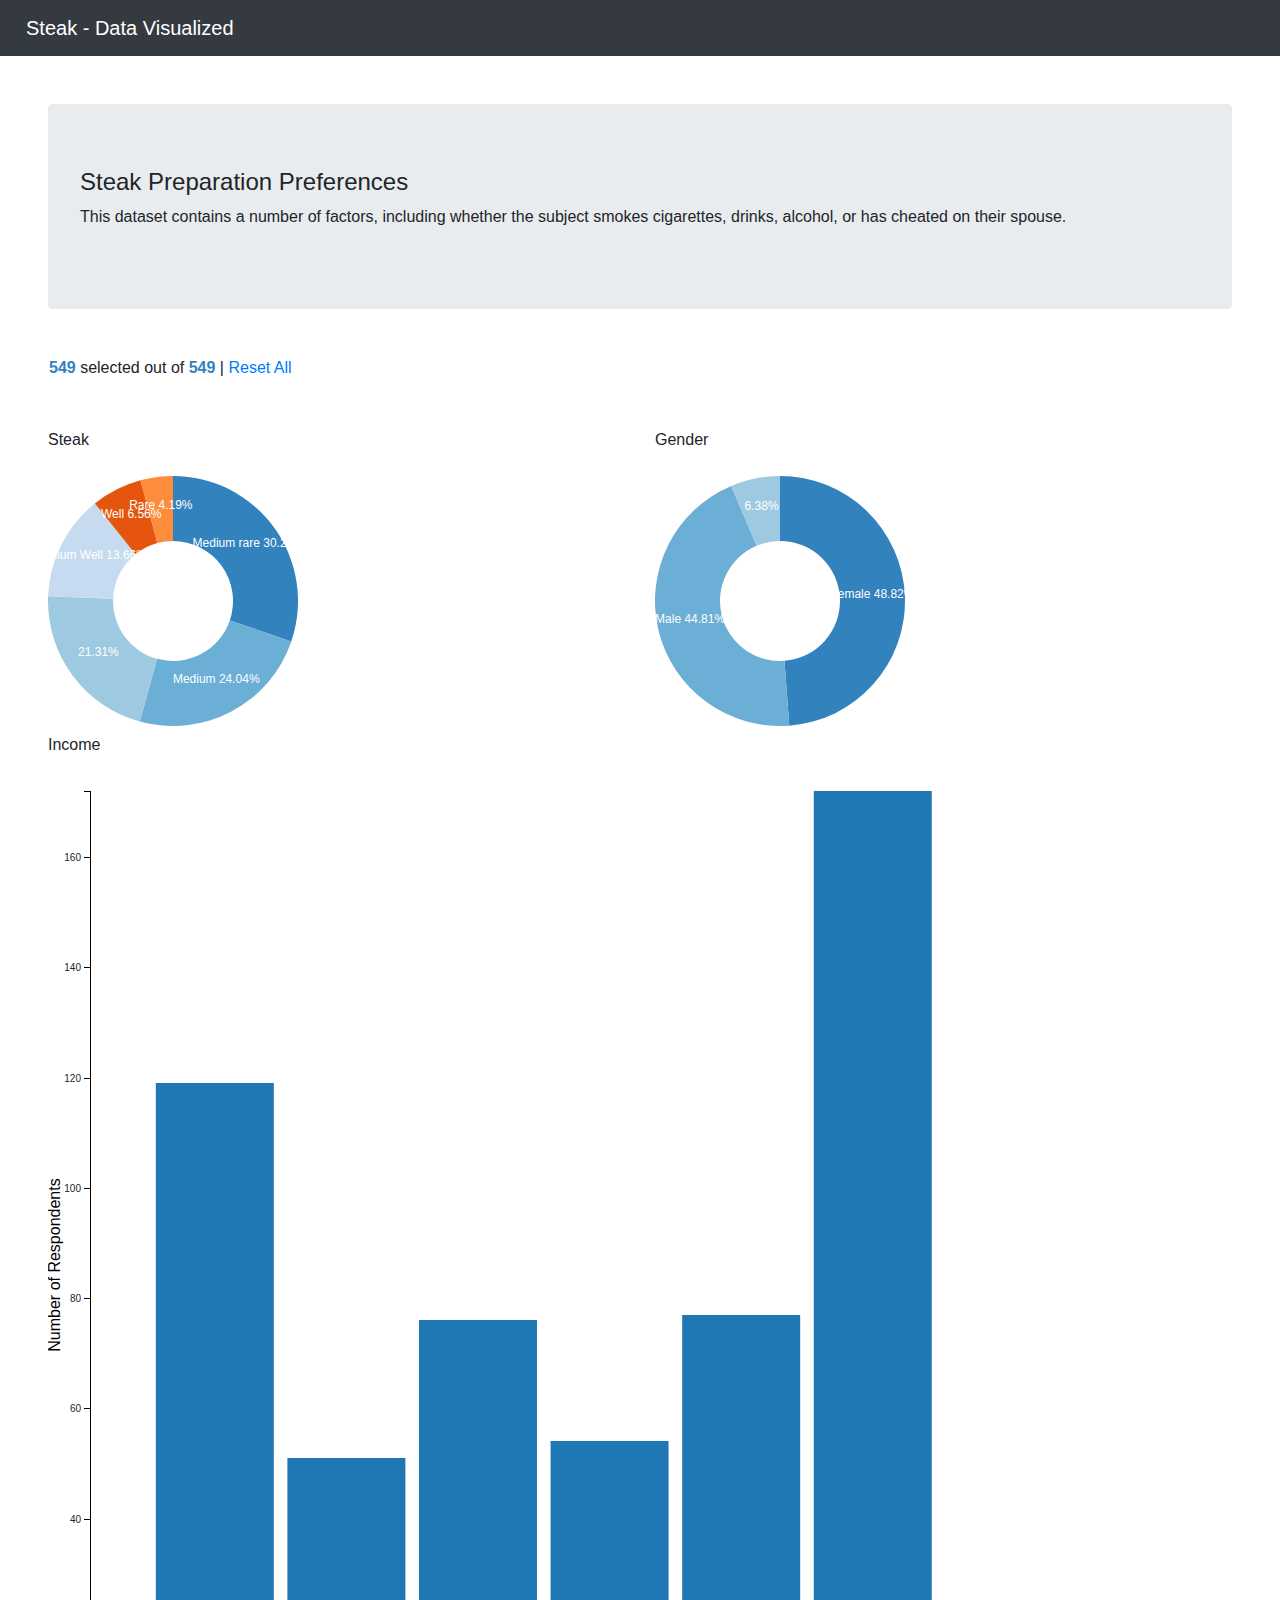
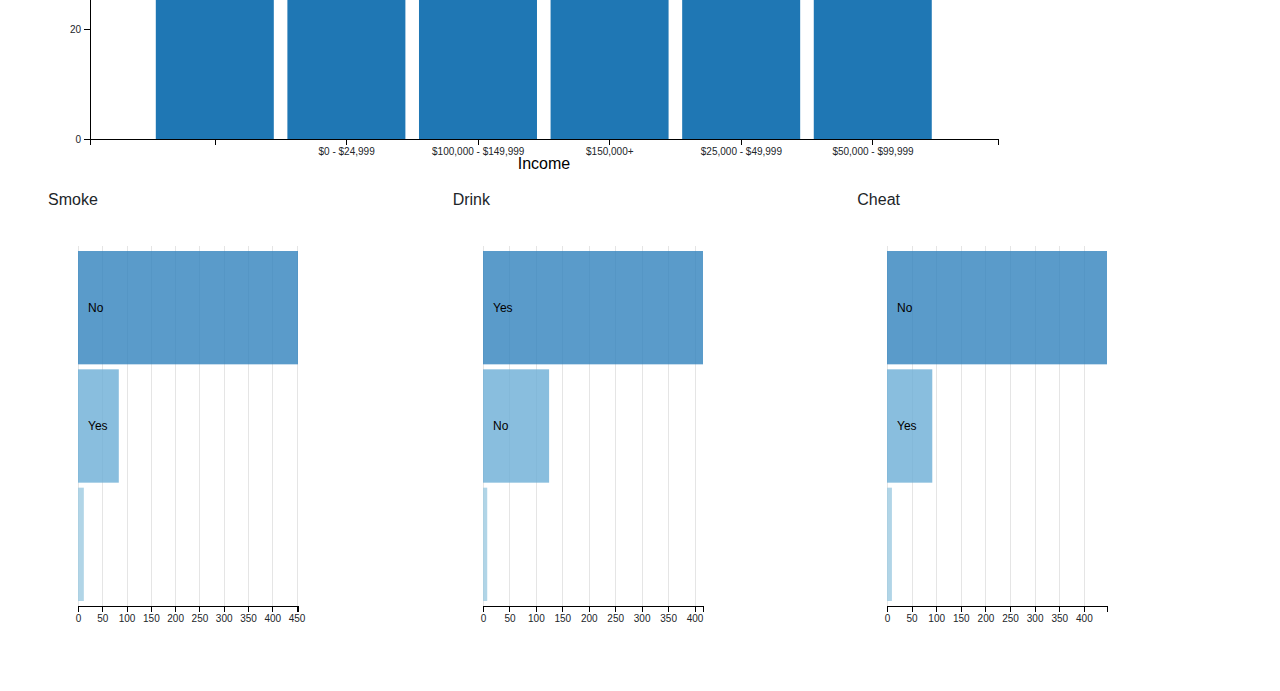
==== index.html @ b4171ef6 "reformat" ====
<!DOCTYPE html>
<html lang='en'>
<head>
  <meta charset="utf-8" />
  <meta name="viewport" content="width=device-width, initial-scale=1.0">
  <meta http-equiv="X-UA-Compatible" content="ie=edge">
  <title>Steak - Data Visualized</title>
  <link rel="stylesheet" href="https://maxcdn.bootstrapcdn.com/bootstrap/4.0.0/css/bootstrap.min.css"
  integrity="sha384-Gn5384xqQ1aoWXA+058RXPxPg6fy4IWvTNh0E263XmFcJlSAwiGgFAW/dAiS6JXm" crossorigin="anonymous">
  <link rel="stylesheet" href="styles/dc.css">
  <link rel="stylesheet" href="styles/styles.css">
  <style>
    .dc-chart g.row text {
      fill: #020000;
    }
    .container {
      min-width: 1600px;
    }
    .chart-title {
      font-weight: 500;
    }
  </style>
</head>

<body>
  <nav class = 'navbar navbar-dark bg-dark'>
    <a class="navbar-brand" href="#">
      <span class="nav-title">Steak - Data Visualized</span>
    </a>
  </nav>

  <div class="container-fluid p-5">
    <div class="jumbotron">
      <h4>  Steak Preparation Preferences </h4>
      <p>This dataset contains a number of factors, including whether the subject smokes cigarettes, drinks, alcohol, or has cheated on their spouse.</p>
    </div>
    <div class="row">
      <div id="data-count" class="dc-data-count" style = "float: right; padding-left: 16px;">
      <span class="filter-count"></span> selected out of <span 
        class="total-count"></span> | <a href = "javascript:dc.filterAll();
    dc.renderAll();">Reset All</a>
    </div>
    </div>
    <br></br>

    <div class="row">
      <div class="col-md-6">
        Steak
        <br></br>
          <div id="steak-chart"></div>
      </div>
      <div class="col-md-6">
        Gender
        <br><br>
        <div id="gender-chart"></div>
      </div>
    </div>
    <div class="row">
      <div class="col-md-12">
        Income
        <br></br>
        <div id="income-chart"></div>
      </div>
    </div>
    <div class="row">
        <div class="col-md-4">
        Smoke
        <br></br>
            <div id="smoke-chart"></div>
        </div>
      <div class="col-md-4">
        Drink
        <br></br>
            <div id="drink-chart"></div>
        </div>
      <div class="col-md-4">
        Cheat
        <br></br>
            <div id="cheat-chart"></div>
      </div>
    </div>

</div>

<script src="https://code.jquery.com/jquery-3.2.1.slim.min.js"
integrity="sha384-KJ3o2DKtIkvYIK3UENzmM7KCkRr/rE9/Qpg6aAZGJwFDMVNA/GpGFF93hXpG5KkN"
crossorigin="anonymous"></script>
<script src="https://cdnjs.cloudflare.com/ajax/libs/popper.js/1.12.9/umd/popper.min.js"
integrity="sha384-ApNbgh9B+Y1QKtv3Rn7W3mgPxhU9K/ScQsAP7hUibX39j7fakFPskvXusvfa0b4Q"
crossorigin="anonymous"></script>
<script src="https://maxcdn.bootstrapcdn.com/bootstrap/4.0.0/js/bootstrap.min.js"
integrity="sha384-JZR6Spejh4U02d8jOt6vLEHfe/JQGiRRSQQxSfFWpi1MquVdAyjUar5+76PVCmYl"
crossorigin="anonymous"></script>


  <script src="js/crossfilter.js"></script>
  <script src="js/d3.js"></script>
  <script src="js/dc.js"></script>
  <script src="js/underscore-min.js"></script>
  <script type="text/javascript">
  

  var ndx;

  var dataCount = dc.dataCount("#data-count");
  var steakChart = dc.pieChart("#steak-chart");
  var smokeChart = dc.rowChart("#smoke-chart");
  var drinkChart = dc.rowChart("#drink-chart");
  var cheatChart = dc.rowChart("#cheat-chart");
  var incomeChart = dc.barChart("#income-chart");
  var genderChart = dc.pieChart("#gender-chart");

  d3.csv('steak.csv').then(function(data) {
    console.log('data first length', data.length);
    data = _.filter(data, function(d) { return d.id});
    console.log('data', data.length);
 
      
 

  ndx = crossfilter(data);
  var all = ndx.groupAll();


var prepSteakDim = ndx.dimension(function(d) { return d["prepSteak"]});
var prepSteakGroup = prepSteakDim.group();

var incomeDim = ndx.dimension(function(d) {return d["income"]});
var incomeGroup = incomeDim.group();
// var countPerIncome = incomeDim.group().reduceCount();

var genderDim = ndx.dimension(function(d) {return d["gender"]});
var genderGroup = genderDim.group();

var smokeDim = ndx.dimension(function(d) { return d["smoke"]});
var smokeGroup = smokeDim.group();

var drinkDim = ndx.dimension(function(d) { return d["drink"]});
var drinkGroup = drinkDim.group();

var cheatDim = ndx.dimension(function(d) { return d["cheat"]});
var cheatGroup = cheatDim.group();

var allDim = ndx.dimension(function(d) { return d;});

dataCount
    .dimension(ndx)
    .group(ndx.groupAll());

steakChart
  .width(250)
  .height(250)
  .slicesCap(10)
  .innerRadius(60)
  .dimension(prepSteakDim)
  .group(prepSteakGroup)
  .on('pretransition', function(chart) {
    chart.selectAll('text.pie-slice').text(function(d) {
      return d.data.key + ' '+ dc.utils.printSingleValue((d.endAngle - d.startAngle) / (2*Math.PI) * 100) + '%';
    })
  });


  genderChart
    .width(250)
    .height(250)
    .innerRadius(60)
    .dimension(genderDim)
    .group(genderGroup)
    .on('pretransition', function(chart) {
      chart.selectAll('text.pie-slice').text(function(d) {
      return d.data.key + ' '+ dc.utils.printSingleValue((d.endAngle - d.startAngle) / (2*Math.PI) * 100) + '%';
      })
    })

incomeChart
  .width(1000)
  .height(1000)
  .x(d3.scaleBand())
  .xUnits(dc.units.ordinal)
  .brushOn(false)
  .elasticY(true)
  .xAxisLabel('Income')
  .yAxisLabel('Number of Respondents')
  .xAxisPadding('30px')
  .dimension(incomeDim)
  .barPadding(0.1)
  .group(incomeGroup);

  smokeChart
    .height(400)
    .dimension(smokeDim)
    .group(smokeGroup)
    .data(function(group) { return group.top(10)})
    .elasticX(true);

  drinkChart
    .height(400)
    .dimension(drinkDim)
    .group(drinkGroup)
    .data(function(group) { return group.top(10)})
    .elasticX(true);

  cheatChart
    .height(400)
    .dimension(cheatDim)
    .group(cheatGroup)
    .data(function(group) { return group.top(10)})
    .elasticX(true);


  dc.renderAll();
});
  </script>
</body>
</html>
---- styles/dc.css ----
.dc-chart path.dc-symbol, .dc-legend g.dc-legend-item.fadeout {
  fill-opacity: 0.5;
  stroke-opacity: 0.5; }

div.dc-chart {
  float: left; }

.dc-chart rect.bar {
  stroke: none;
  cursor: pointer; }
  .dc-chart rect.bar:hover {
    fill-opacity: .5; }

.dc-chart rect.deselected {
  stroke: none;
  fill: #ccc; }

.dc-chart .pie-slice {
  fill: #fff;
  font-size: 12px;
  cursor: pointer; }
  .dc-chart .pie-slice.external {
    fill: #000; }
  .dc-chart .pie-slice :hover, .dc-chart .pie-slice.highlight {
    fill-opacity: .8; }

.dc-chart .pie-path {
  fill: none;
  stroke-width: 2px;
  stroke: #000;
  opacity: 0.4; }

.dc-chart .selected path, .dc-chart .selected circle {
  stroke-width: 3;
  stroke: #ccc;
  fill-opacity: 1; }

.dc-chart .deselected path, .dc-chart .deselected circle {
  stroke: none;
  fill-opacity: .5;
  fill: #ccc; }

.dc-chart .axis path, .dc-chart .axis line {
  fill: none;
  stroke: #000;
  shape-rendering: crispEdges; }

.dc-chart .axis text {
  font: 10px sans-serif; }

.dc-chart .grid-line, .dc-chart .axis .grid-line, .dc-chart .grid-line line, .dc-chart .axis .grid-line line {
  fill: none;
  stroke: #ccc;
  opacity: .5;
  shape-rendering: crispEdges; }

.dc-chart .brush rect.background {
  z-index: -999; }

.dc-chart .brush rect.extent {
  fill: #4682b4;
  fill-opacity: .125; }

.dc-chart .brush .resize path {
  fill: #eee;
  stroke: #666; }

.dc-chart path.line {
  fill: none;
  stroke-width: 1.5px; }

.dc-chart path.area {
  fill-opacity: .3;
  stroke: none; }

.dc-chart path.highlight {
  stroke-width: 3;
  fill-opacity: 1;
  stroke-opacity: 1; }

.dc-chart g.state {
  cursor: pointer; }
  .dc-chart g.state :hover {
    fill-opacity: .8; }
  .dc-chart g.state path {
    stroke: #fff; }

.dc-chart g.deselected path {
  fill: #808080; }

.dc-chart g.deselected text {
  display: none; }

.dc-chart g.row rect {
  fill-opacity: 0.8;
  cursor: pointer; }
  .dc-chart g.row rect:hover {
    fill-opacity: 0.6; }

.dc-chart g.row text {
  fill: #fff;
  font-size: 12px;
  cursor: pointer; }

.dc-chart g.dc-tooltip path {
  fill: none;
  stroke: #808080;
  stroke-opacity: .8; }

.dc-chart g.county path {
  stroke: #fff;
  fill: none; }

.dc-chart g.debug rect {
  fill: #00f;
  fill-opacity: .2; }

.dc-chart g.axis text {
  -webkit-touch-callout: none;
  -webkit-user-select: none;
  -khtml-user-select: none;
  -moz-user-select: none;
  -ms-user-select: none;
  user-select: none;
  pointer-events: none; }

.dc-chart .node {
  font-size: 0.7em;
  cursor: pointer; }
  .dc-chart .node :hover {
    fill-opacity: .8; }

.dc-chart .bubble {
  stroke: none;
  fill-opacity: 0.6; }

.dc-chart .highlight {
  fill-opacity: 1;
  stroke-opacity: 1; }

.dc-chart .fadeout {
  fill-opacity: 0.2;
  stroke-opacity: 0.2; }

.dc-chart .box text {
  font: 10px sans-serif;
  -webkit-touch-callout: none;
  -webkit-user-select: none;
  -khtml-user-select: none;
  -moz-user-select: none;
  -ms-user-select: none;
  user-select: none;
  pointer-events: none; }

.dc-chart .box line, .dc-chart .box circle {
  fill: #fff; }

.dc-chart .box rect, .dc-chart .box line, .dc-chart .box circle {
  stroke: #000;
  stroke-width: 1.5px; }

.dc-chart .box .center {
  stroke-dasharray: 3, 3; }

.dc-chart .box .outlier {
  fill: none;
  stroke: #ccc; }

.dc-chart .box.deselected {
  opacity: 0.5; }
  .dc-chart .box.deselected .box {
    fill: #ccc; }

.dc-chart .symbol {
  stroke: none; }

.dc-chart .heatmap .box-group.deselected rect {
  stroke: none;
  fill-opacity: 0.5;
  fill: #ccc; }

.dc-chart .heatmap g.axis text {
  pointer-events: all;
  cursor: pointer; }

.dc-chart .empty-chart .pie-slice {
  cursor: default; }
  .dc-chart .empty-chart .pie-slice path {
    fill: #fee;
    cursor: default; }

.dc-chart circle.dot {
  stroke: none; }

.dc-data-count {
  float: right;
  margin-top: 15px;
  margin-right: 15px; }
  .dc-data-count .filter-count, .dc-data-count .total-count {
    color: #3182bd;
    font-weight: bold; }

.dc-legend {
  font-size: 11px; }
  .dc-legend .dc-legend-item {
    cursor: pointer; }

.dc-hard .number-display {
  float: none; }
---- styles/styles.css ----
.profile-img {
    width: 40px;
    box-shadow: 0 0 0 3px rgba(255, 255, 255, 1);
}

.nav-title {
    padding-left: 10px !important;
}
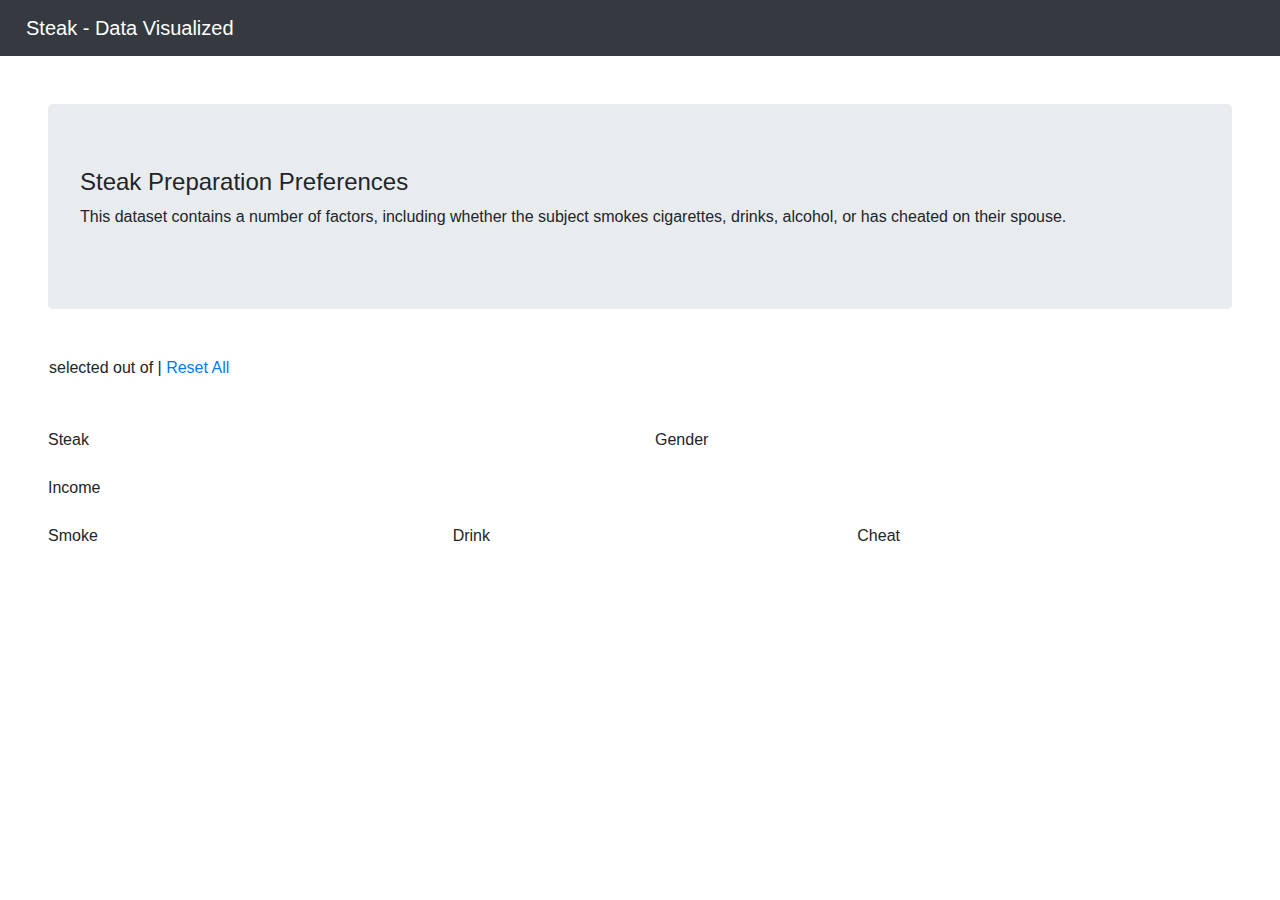
==== commit f9b6867c: "n" ====
--- a/index.html
+++ b/index.html
@@ -148,8 +148,8 @@
     .group(ndx.groupAll());
 
 steakChart
-  .width(250)
-  .height(250)
+  .width(400)
+  .height(400)
   .slicesCap(10)
   .innerRadius(60)
   .dimension(prepSteakDim)
@@ -162,8 +162,8 @@
 
 
   genderChart
-    .width(250)
-    .height(250)
+    .width(400)
+    .height(400)
     .innerRadius(60)
     .dimension(genderDim)
     .group(genderGroup)
@@ -174,8 +174,8 @@
     })
 
 incomeChart
-  .width(1000)
-  .height(1000)
+  .width(auto)
+  .height(300)
   .x(d3.scaleBand())
   .xUnits(dc.units.ordinal)
   .brushOn(false)
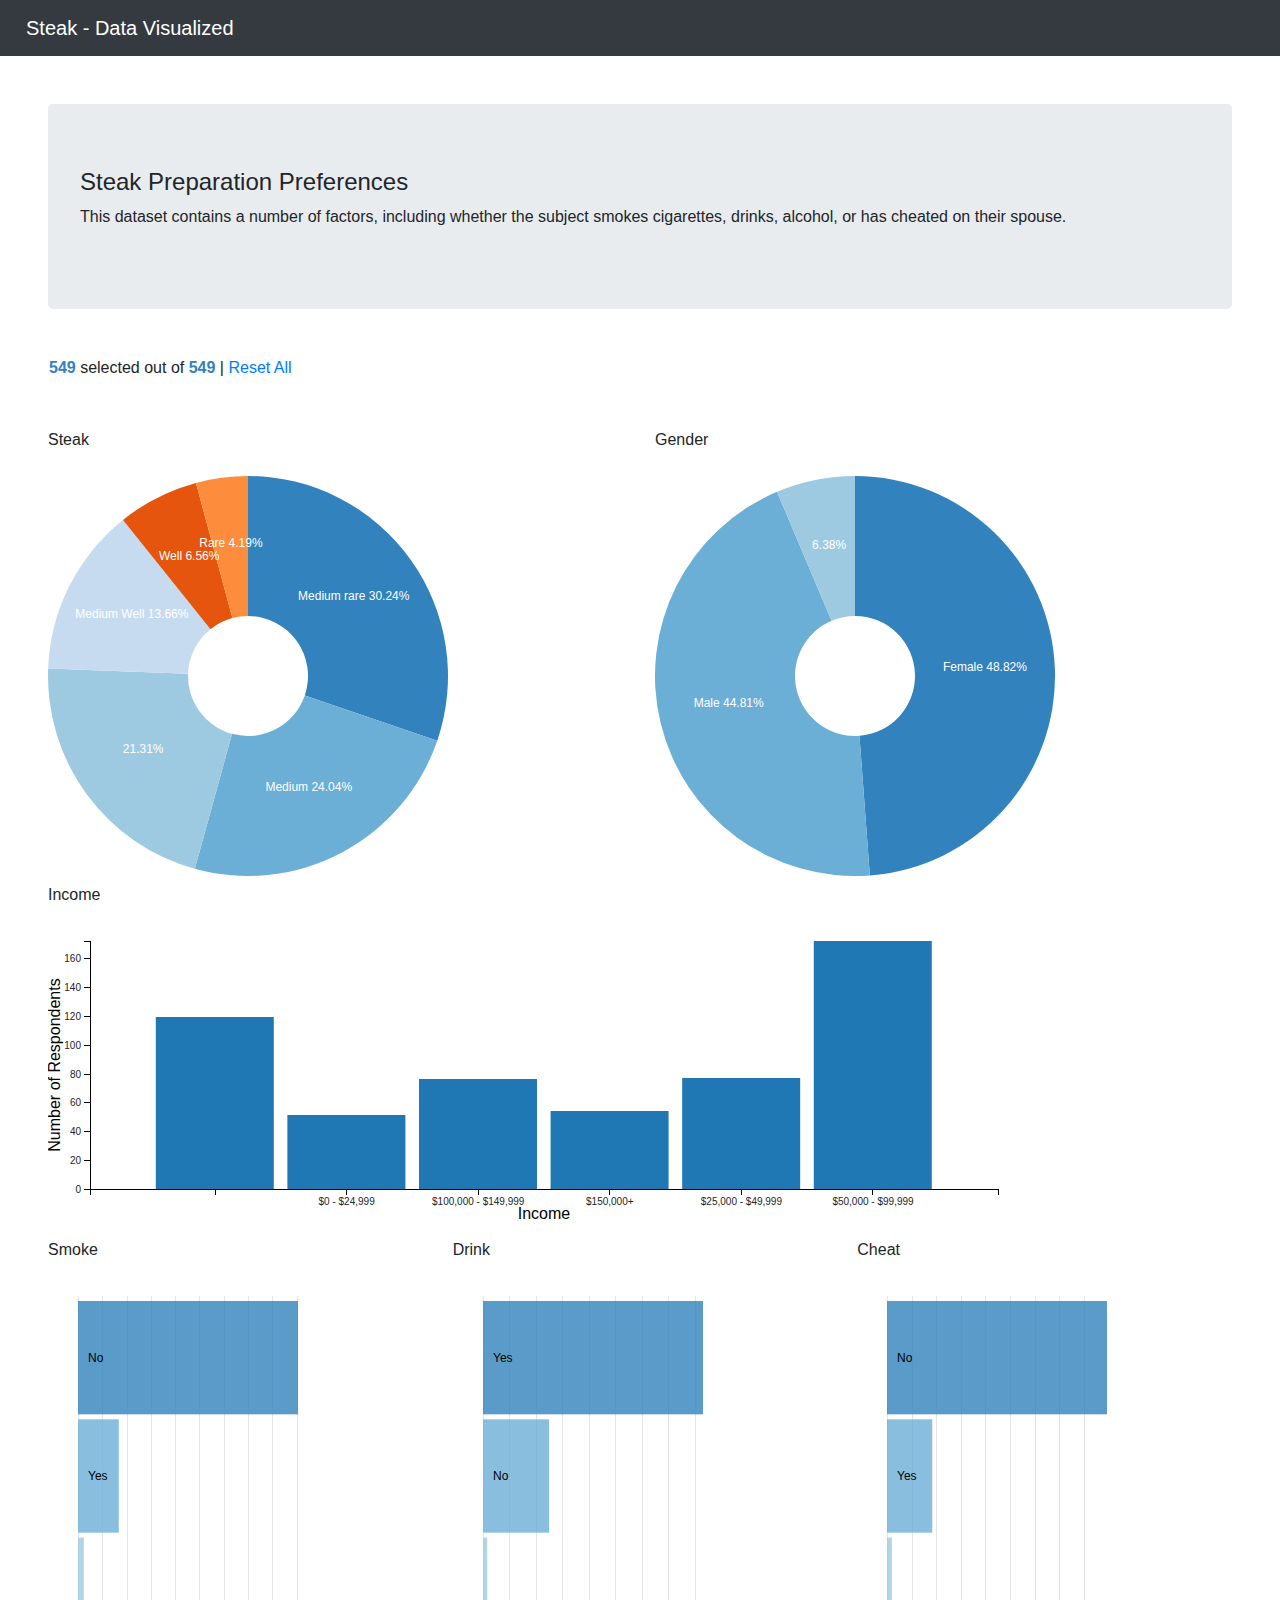
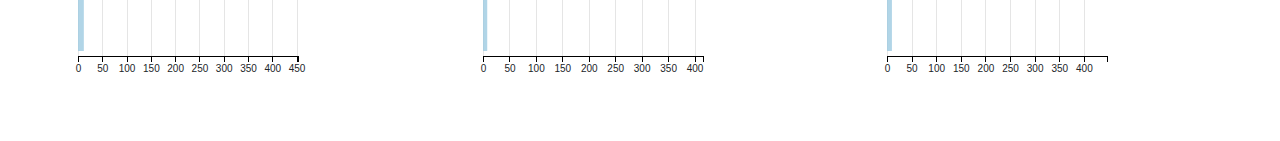
==== commit 3fde9bec: "width" ====
--- a/index.html
+++ b/index.html
@@ -174,7 +174,7 @@
     })
 
 incomeChart
-  .width(auto)
+  .width(1000)
   .height(300)
   .x(d3.scaleBand())
   .xUnits(dc.units.ordinal)
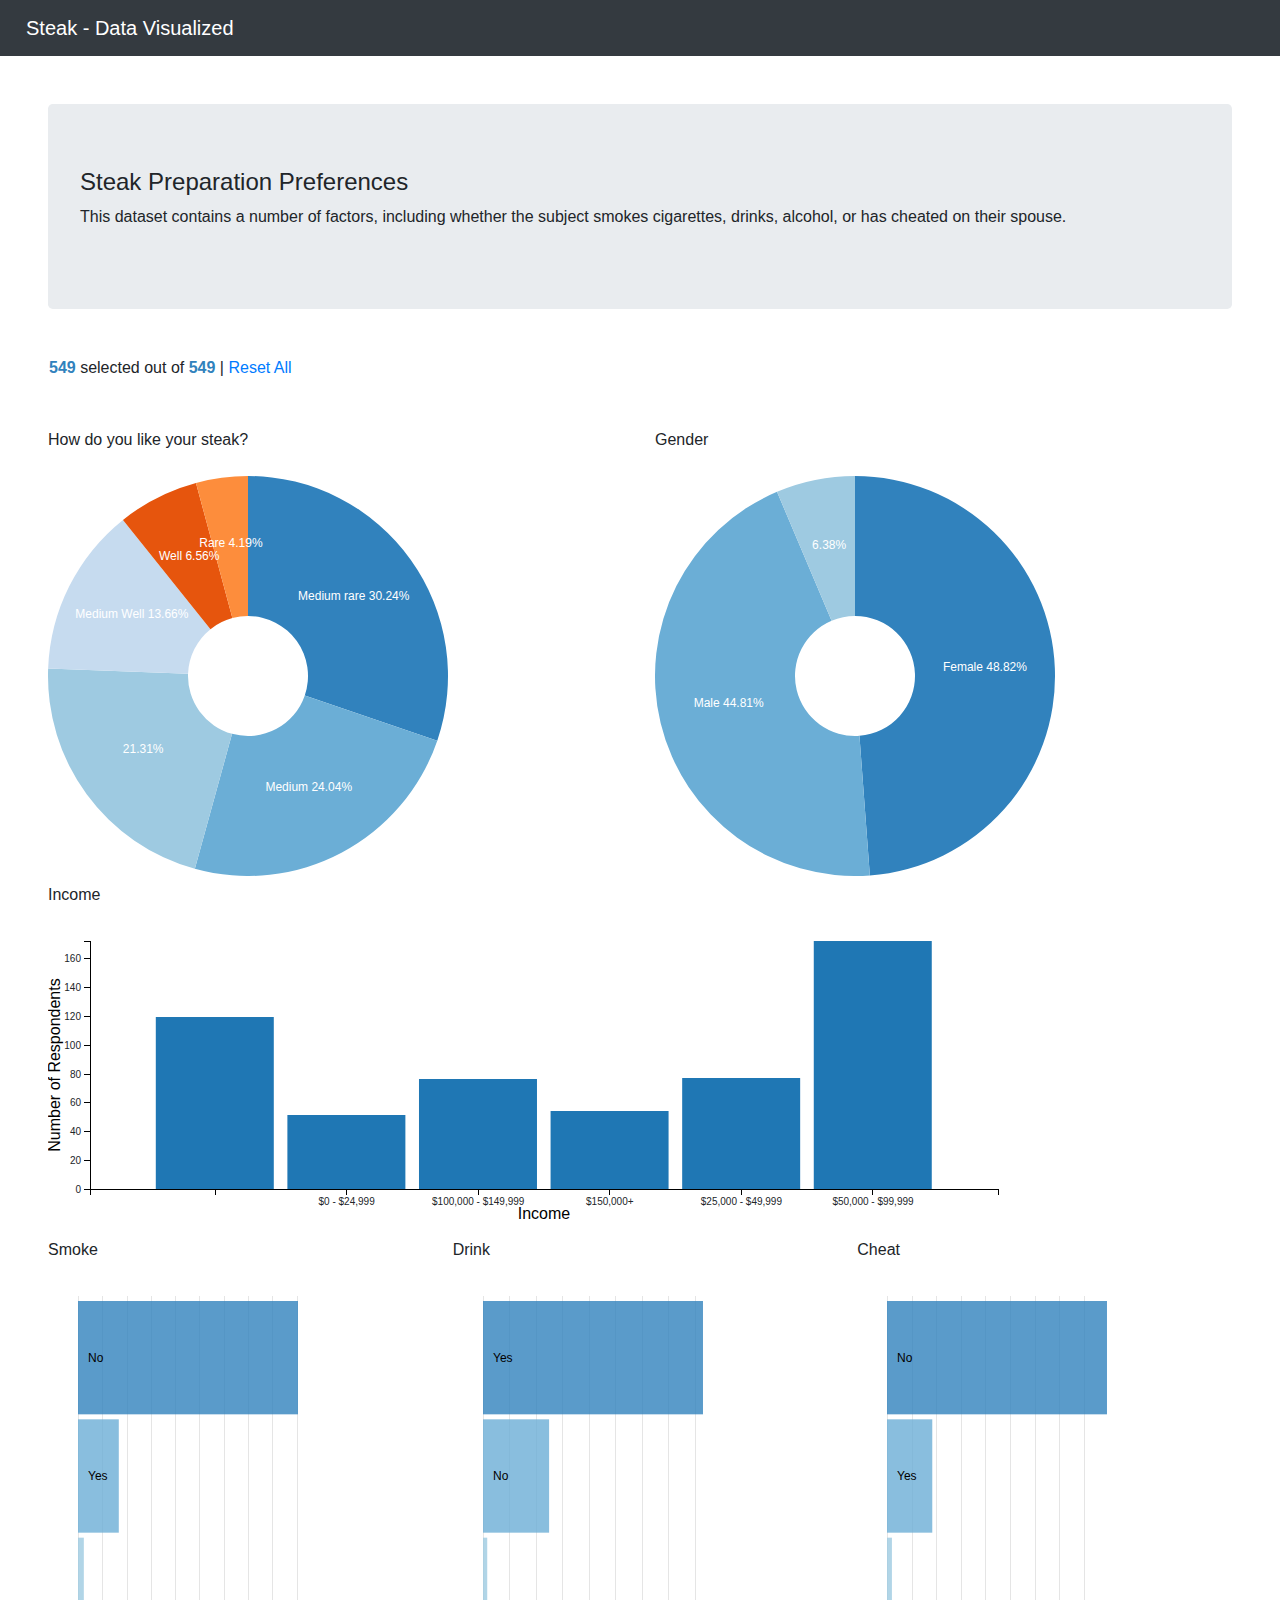
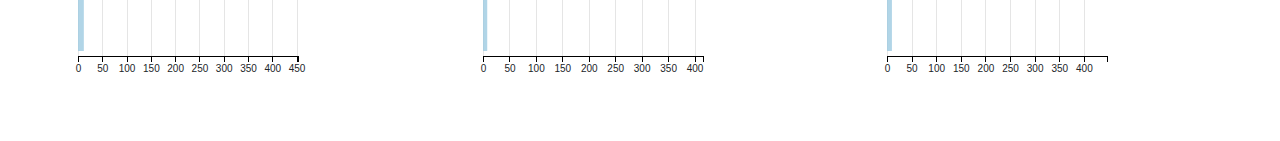
==== commit bbaa6061: "steak" ====
--- a/index.html
+++ b/index.html
@@ -45,7 +45,7 @@
 
     <div class="row">
       <div class="col-md-6">
-        Steak
+        How do you like your steak?
         <br></br>
           <div id="steak-chart"></div>
       </div>
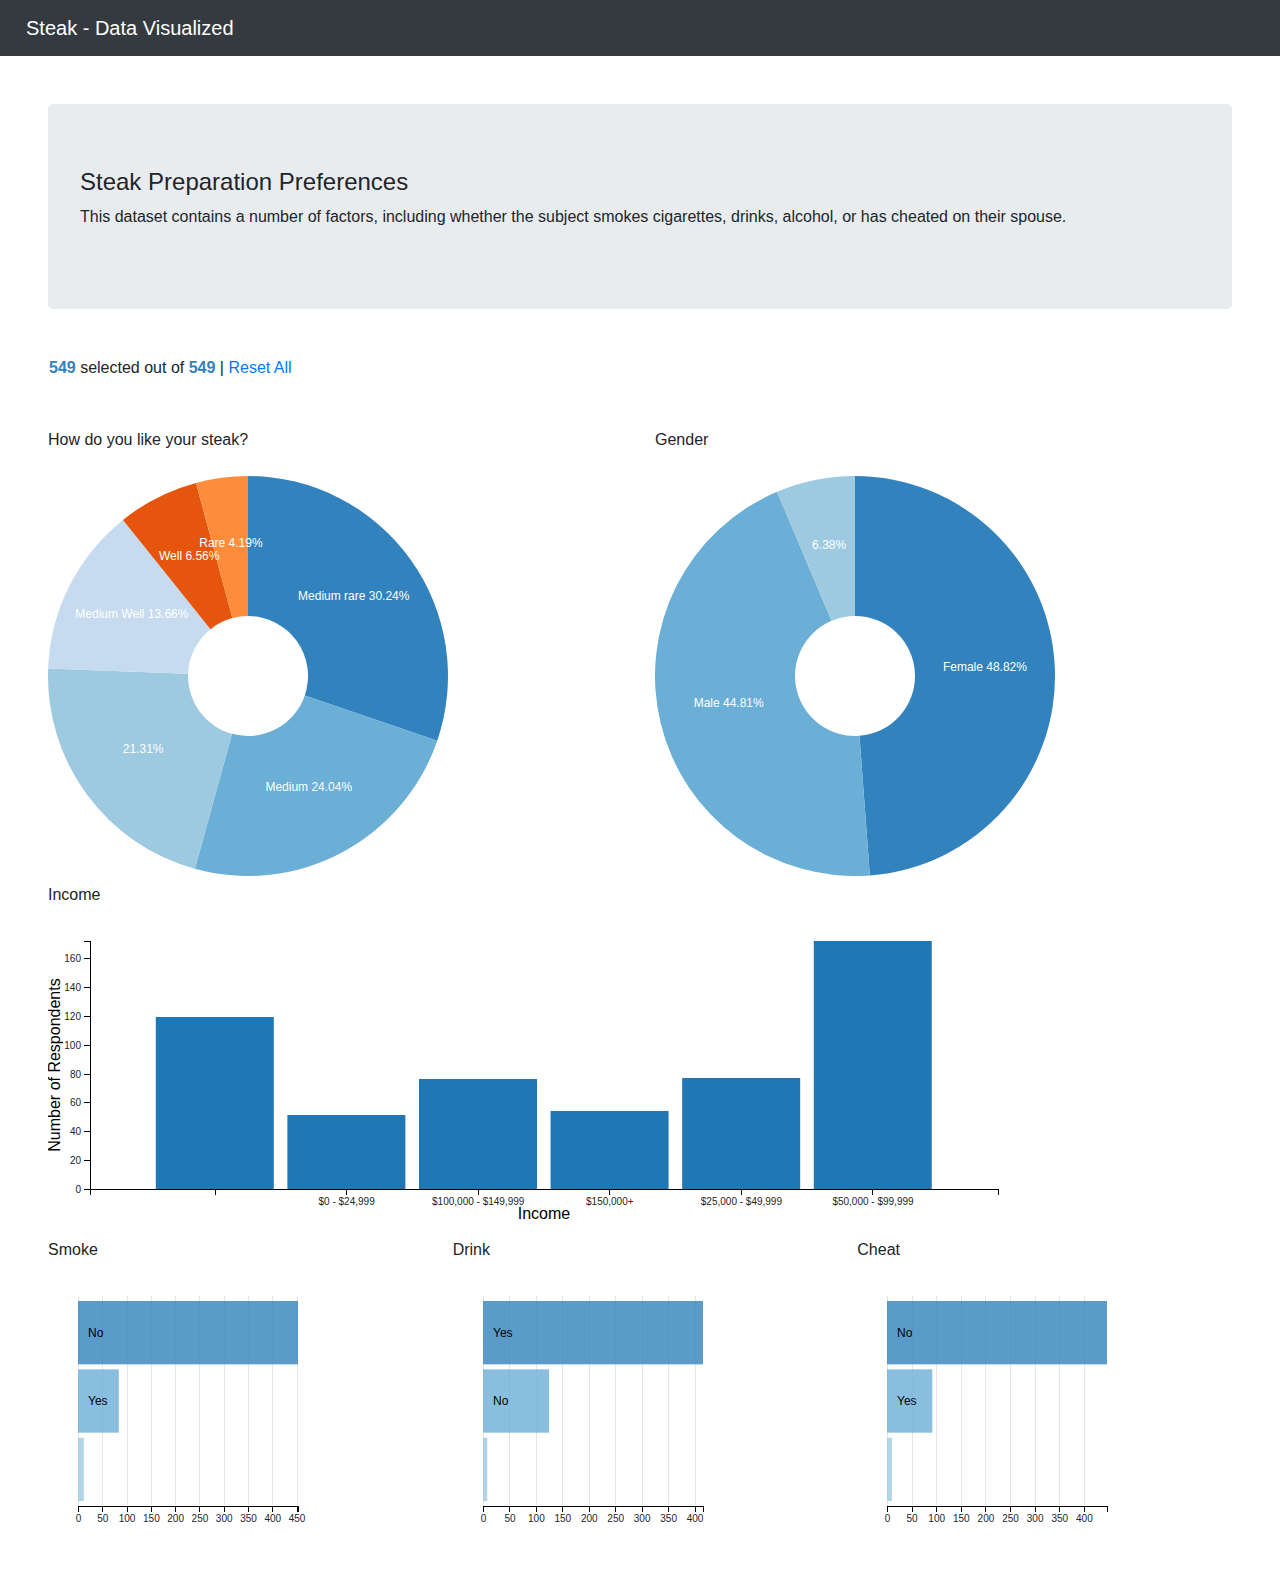
==== commit aa5a7c07: "height" ====
--- a/index.html
+++ b/index.html
@@ -188,21 +188,21 @@
   .group(incomeGroup);
 
   smokeChart
-    .height(400)
+    .height(250)
     .dimension(smokeDim)
     .group(smokeGroup)
     .data(function(group) { return group.top(10)})
     .elasticX(true);
 
   drinkChart
-    .height(400)
+    .height(250)
     .dimension(drinkDim)
     .group(drinkGroup)
     .data(function(group) { return group.top(10)})
     .elasticX(true);
 
   cheatChart
-    .height(400)
+    .height(250)
     .dimension(cheatDim)
     .group(cheatGroup)
     .data(function(group) { return group.top(10)})
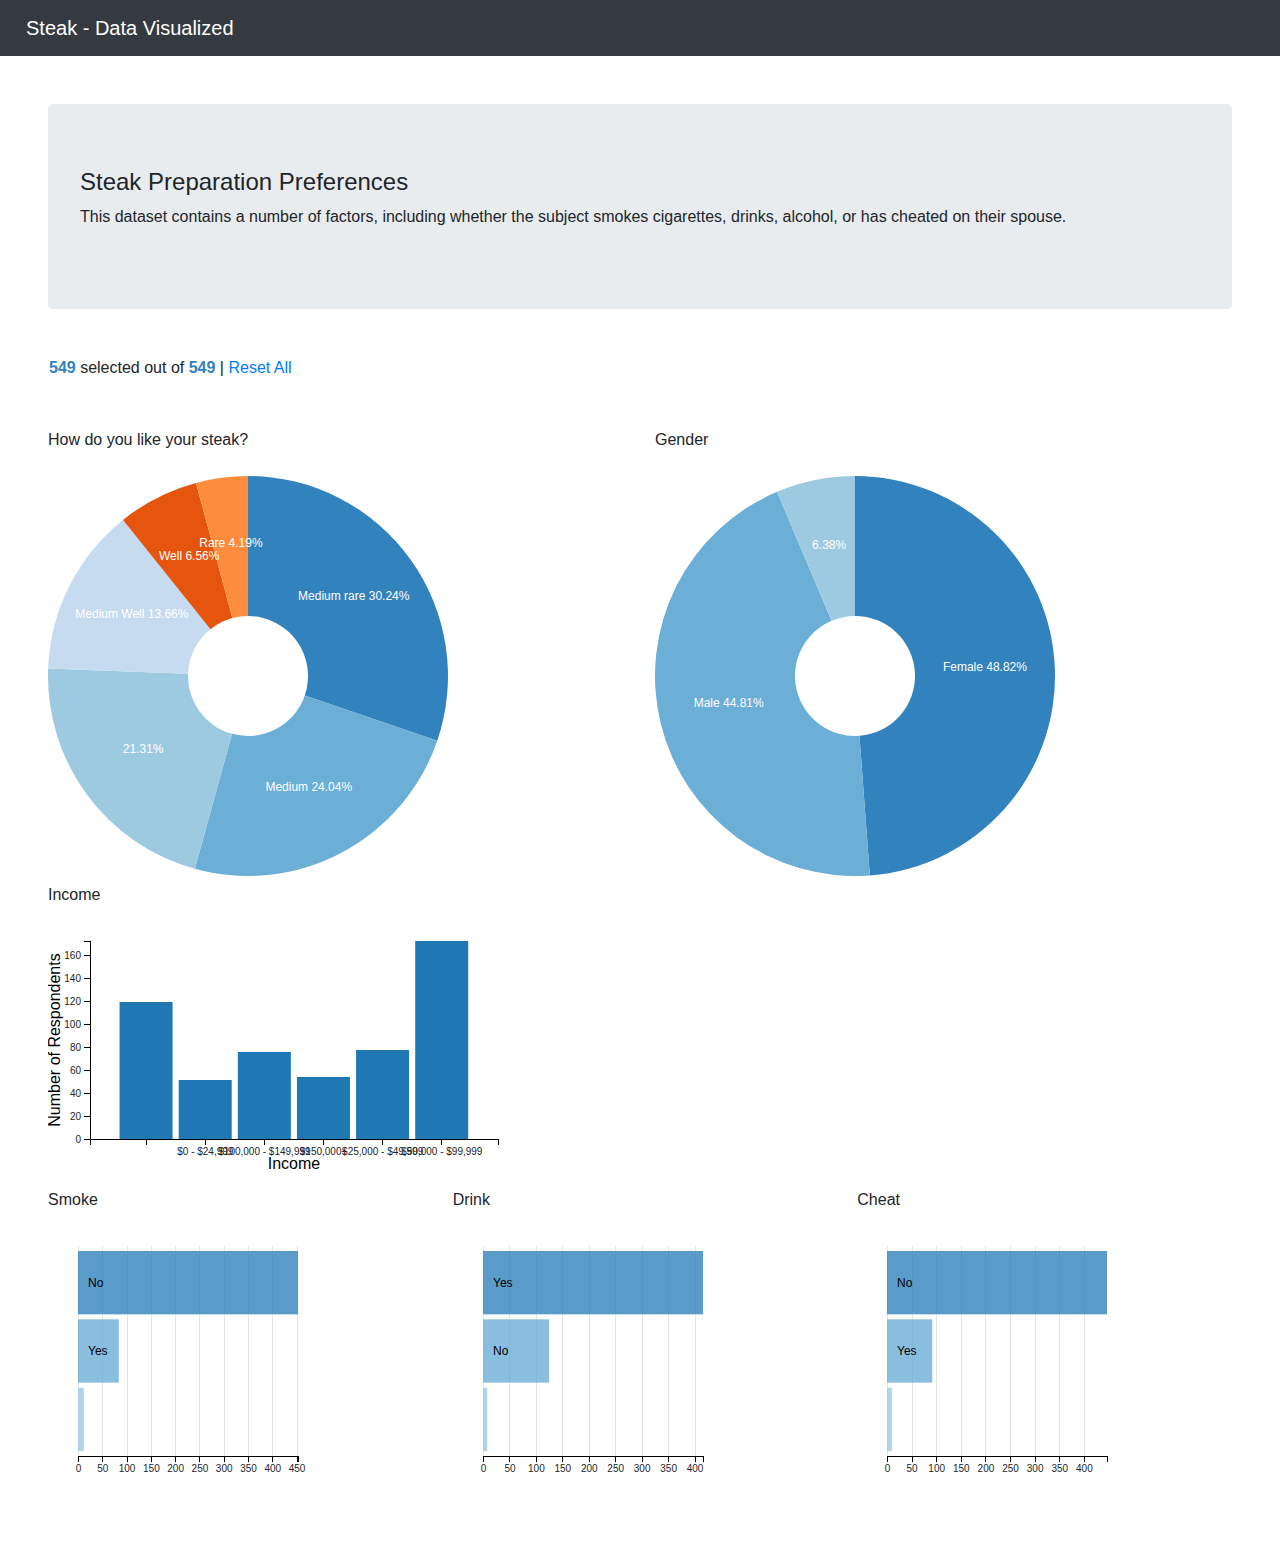
==== commit 96dbf763: "income adjust" ====
--- a/index.html
+++ b/index.html
@@ -174,8 +174,8 @@
     })
 
 incomeChart
-  .width(1000)
-  .height(300)
+  .width(500)
+  .height(250)
   .x(d3.scaleBand())
   .xUnits(dc.units.ordinal)
   .brushOn(false)
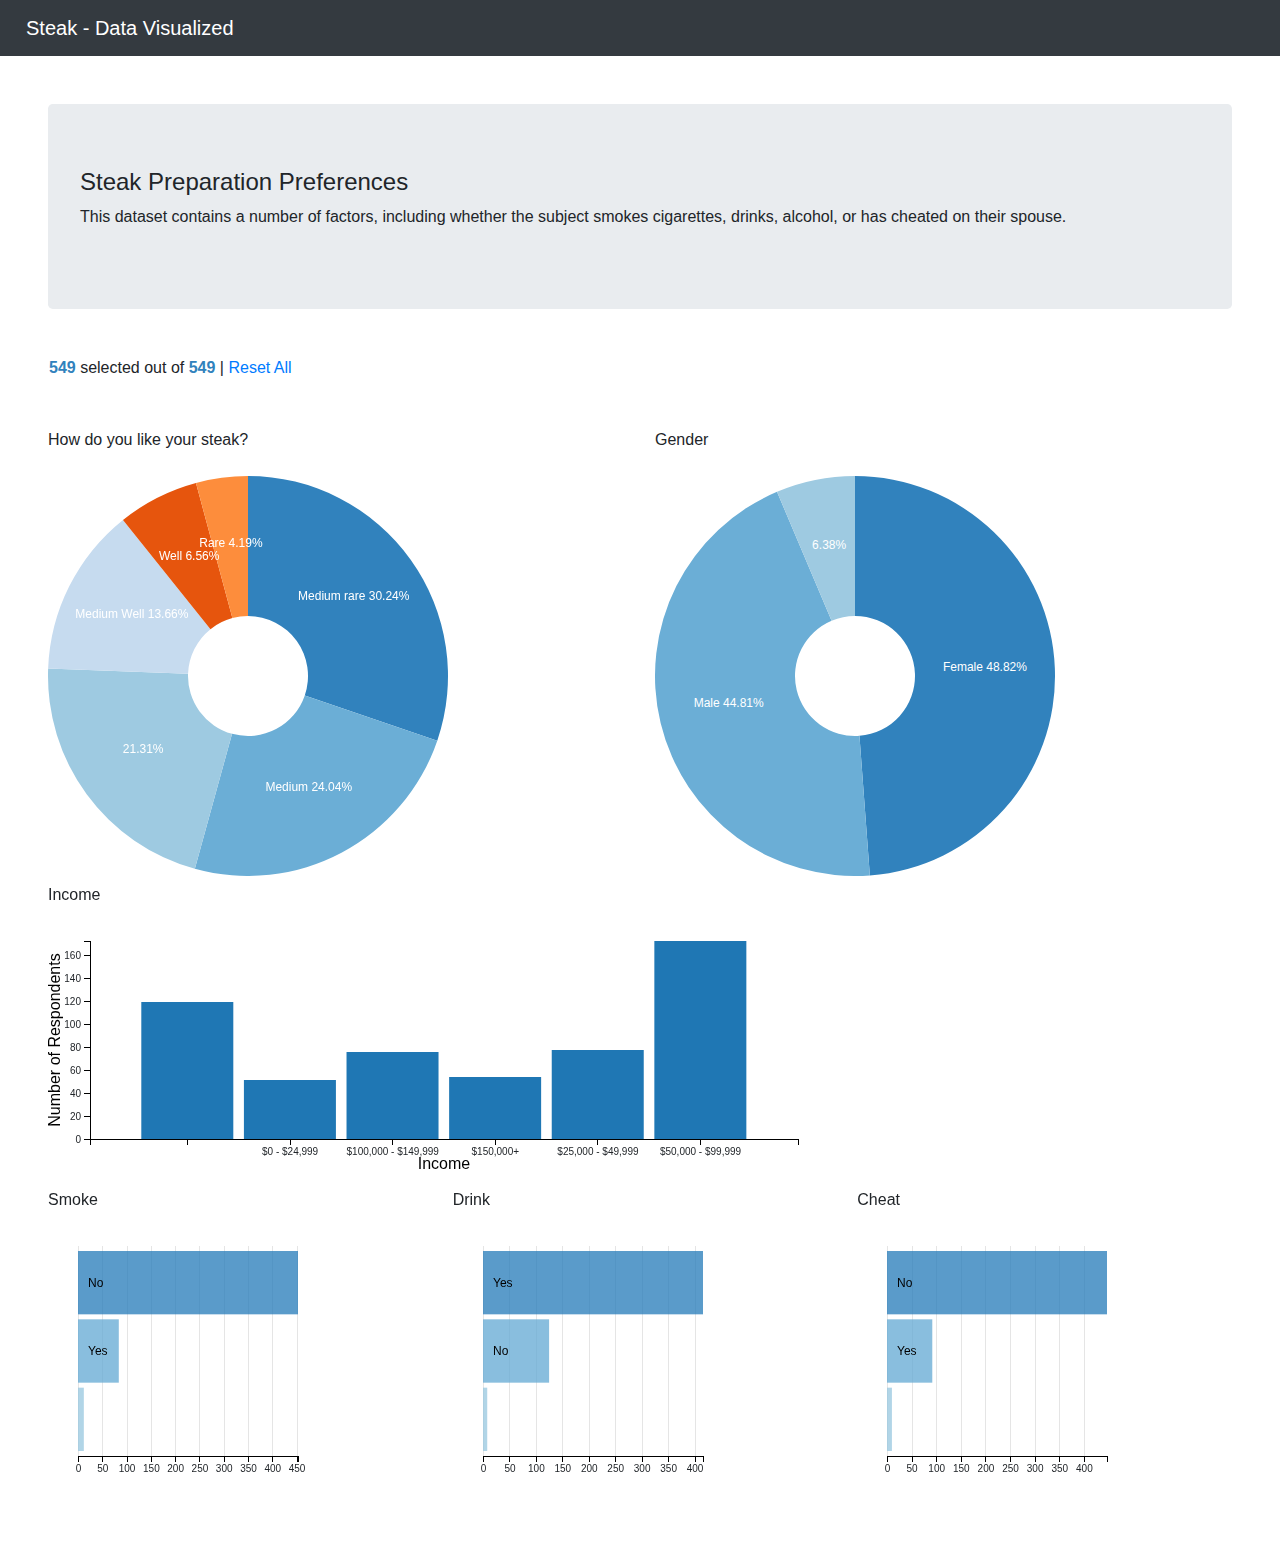
==== commit 446b69a4: "income width" ====
--- a/index.html
+++ b/index.html
@@ -99,7 +99,6 @@
   <script src="js/underscore-min.js"></script>
   <script type="text/javascript">
   
-
   var ndx;
 
   var dataCount = dc.dataCount("#data-count");
@@ -174,7 +173,7 @@
     })
 
 incomeChart
-  .width(500)
+  .width(800)
   .height(250)
   .x(d3.scaleBand())
   .xUnits(dc.units.ordinal)
--- a/styles/styles.css
+++ b/styles/styles.css
@@ -7,3 +7,6 @@
     padding-left: 10px !important;
 }
 
+#steak-chart{
+    position: fixed;
+}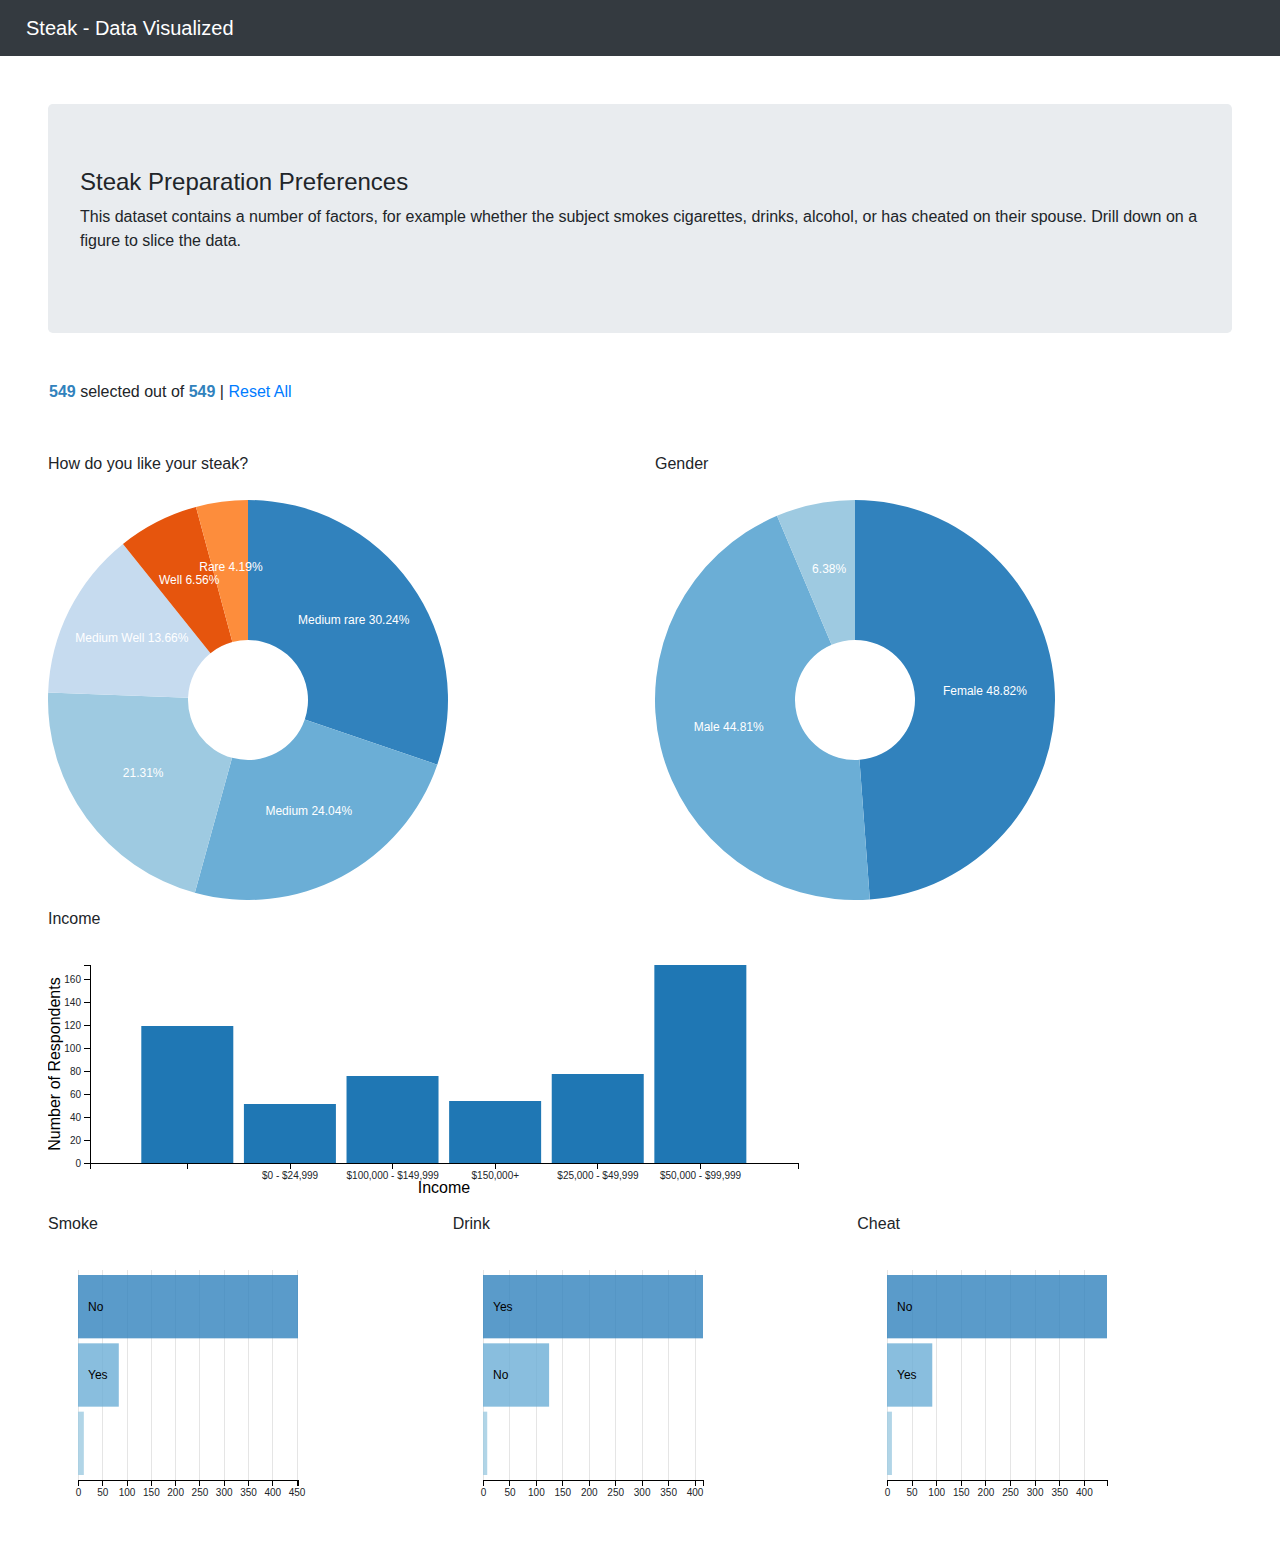
==== commit eca6b14d: "text change" ====
--- a/index.html
+++ b/index.html
@@ -32,7 +32,7 @@
   <div class="container-fluid p-5">
     <div class="jumbotron">
       <h4>  Steak Preparation Preferences </h4>
-      <p>This dataset contains a number of factors, including whether the subject smokes cigarettes, drinks, alcohol, or has cheated on their spouse.</p>
+      <p>This dataset contains a number of factors, for example whether the subject smokes cigarettes, drinks, alcohol, or has cheated on their spouse.  Drill down on a figure to slice the data.</p>
     </div>
     <div class="row">
       <div id="data-count" class="dc-data-count" style = "float: right; padding-left: 16px;">
--- a/styles/styles.css
+++ b/styles/styles.css
@@ -7,6 +7,3 @@
     padding-left: 10px !important;
 }
 
-#steak-chart{
-    position: fixed;
-}